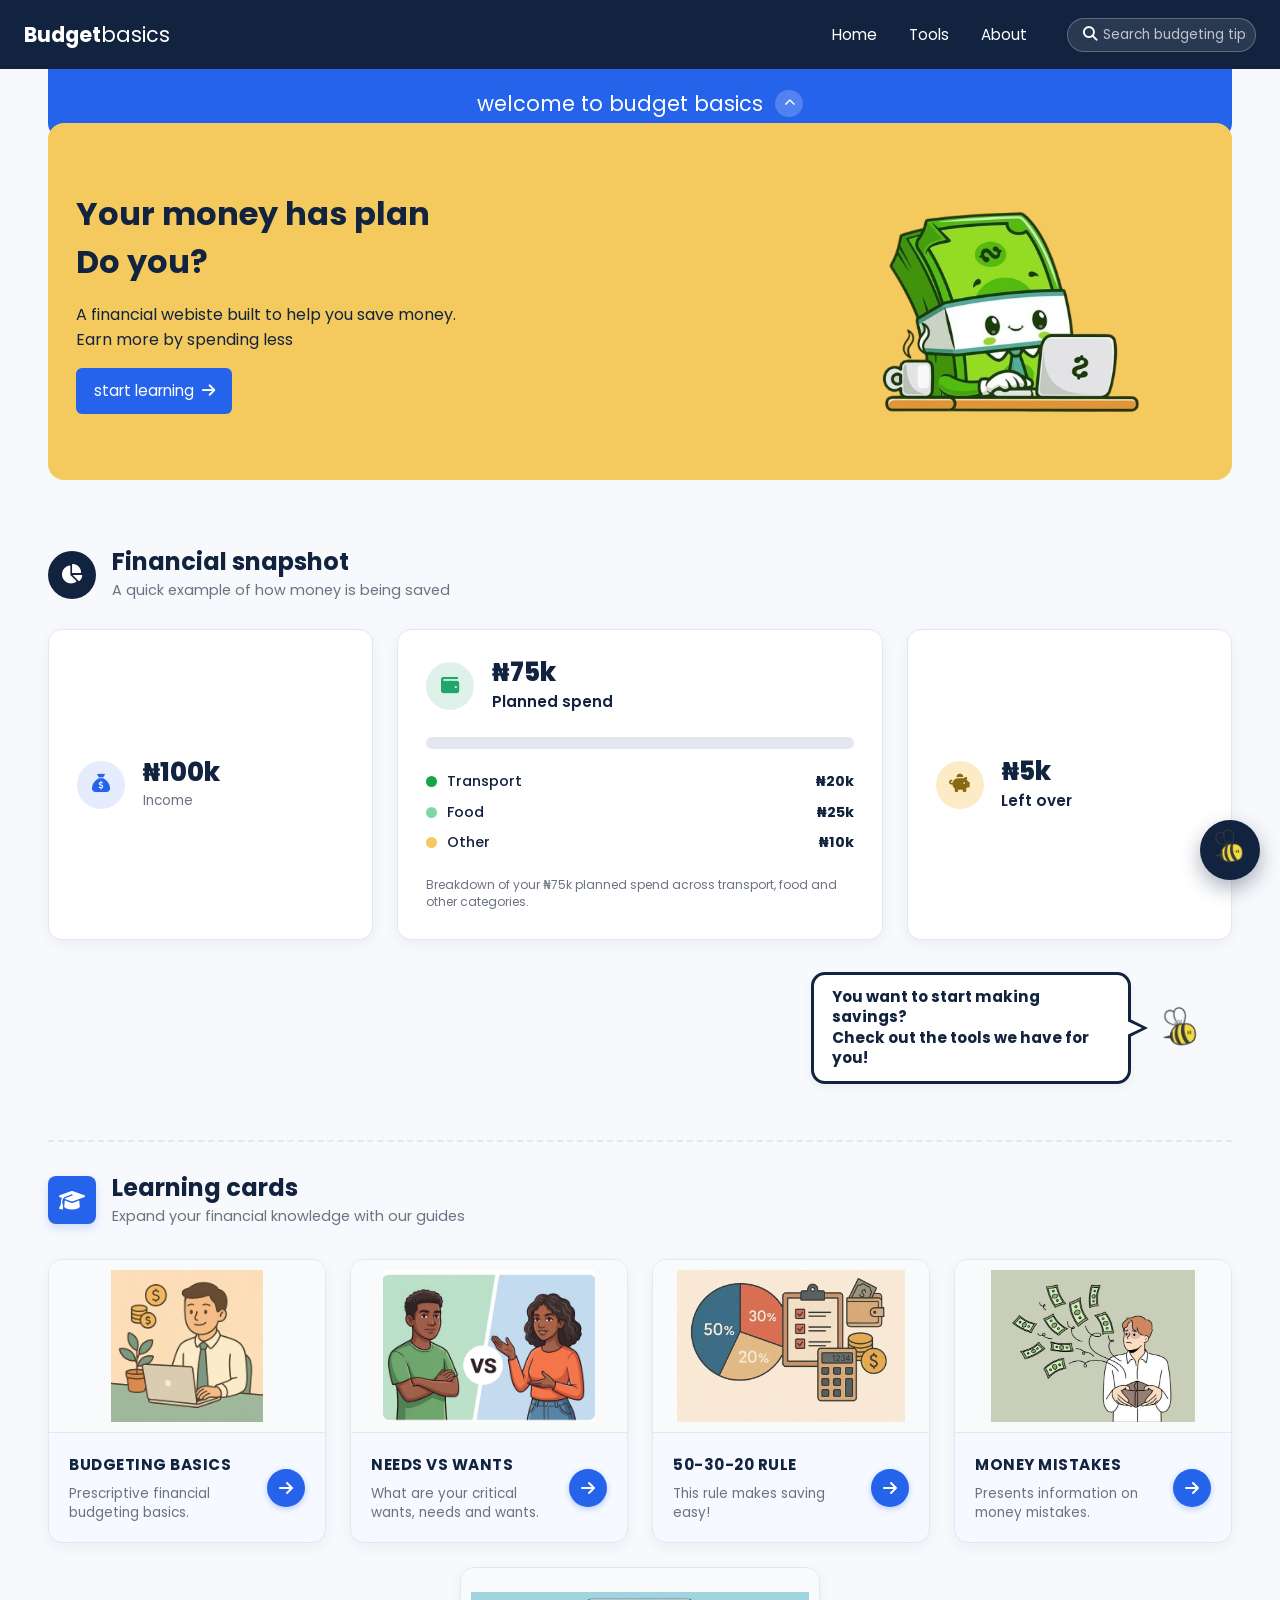
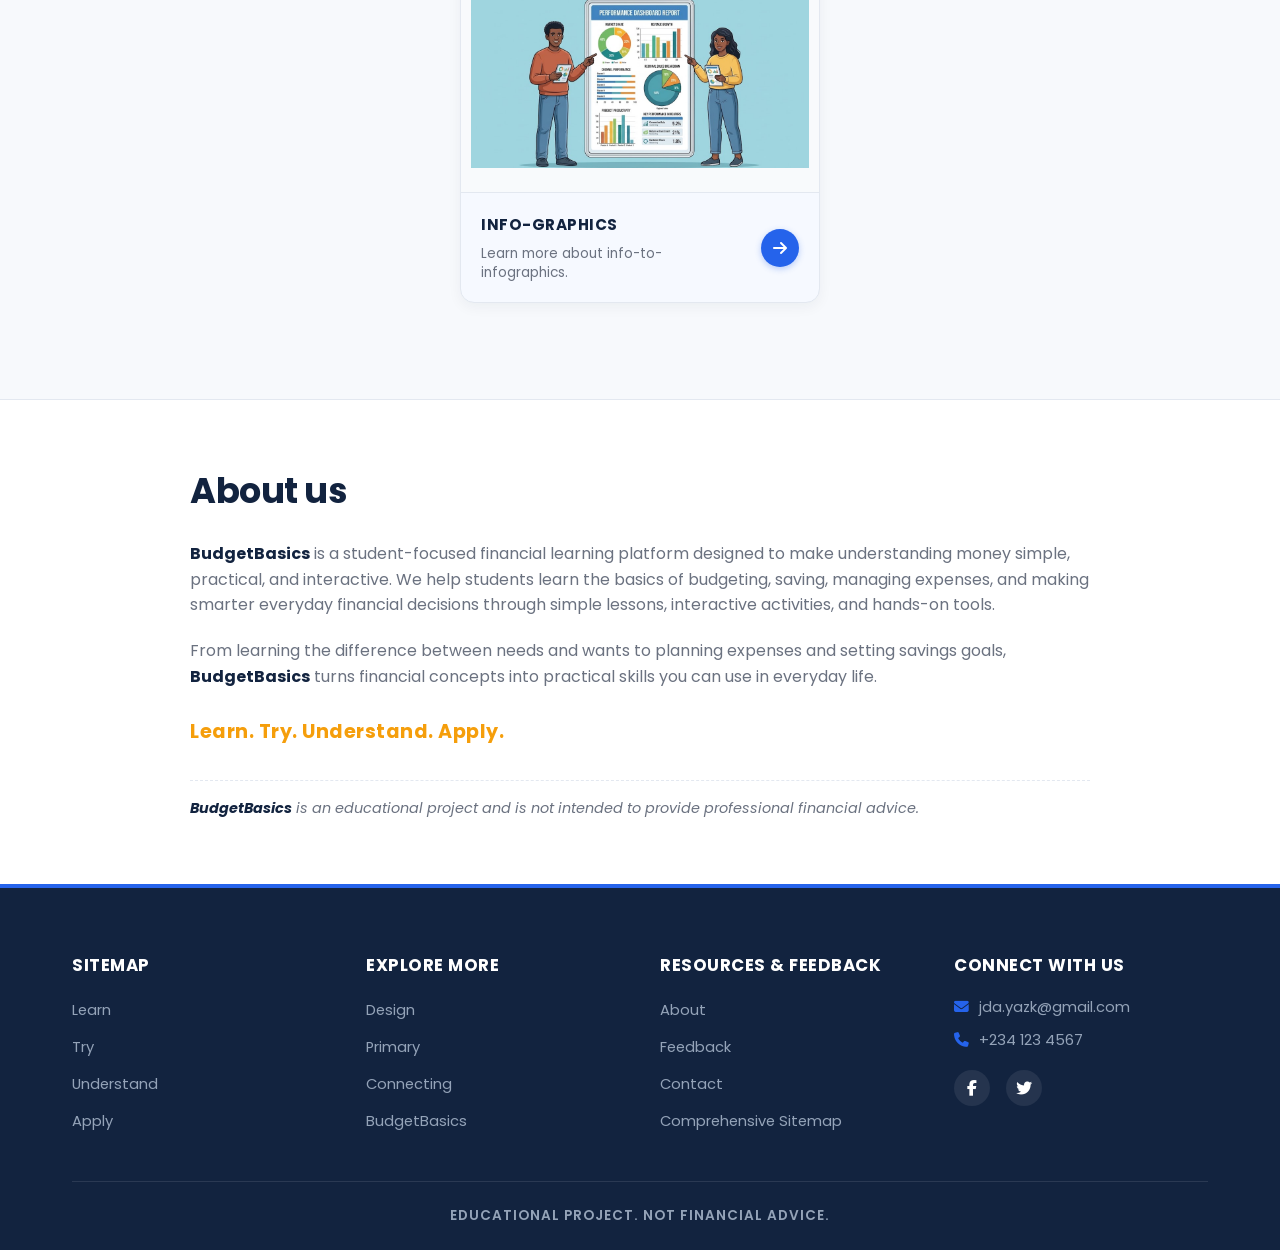
==== index.html @ 514a5efc "Move index.html to project root" ====
<!DOCTYPE html>
<html lang="en">

<head>
    <meta charset="UTF-8">
    <meta name="viewport" content="width=device-width, initial-scale=1.0">

    <link rel="preconnect" href="https://fonts.googleapis.com">
    <link rel="preconnect" href="https://fonts.gstatic.com" crossorigin>
    <link href="https://fonts.googleapis.com/css2?family=Poppins:wght@400;500;600;700&display=swap" rel="stylesheet">
    <link rel="stylesheet" href="https://cdnjs.cloudflare.com/ajax/libs/font-awesome/6.5.1/css/all.min.css">

    <link rel="stylesheet" href="/css/style.css">
    <link rel="stylesheet" href="/css/loader.css">
    <link rel="stylesheet" href="/css/chatbot_widget.css">
    <link rel="stylesheet" href="/css/feedback-prompt.css">
    <link rel="shortcut icon" href="/images/bee_logo.png" type="image/x-icon">
    <title>BudgetBasics</title>
</head>

<body>

    <header>
        <nav>
            <h1 class="nav-logo"><strong>Budget</strong>basics</h1>

            <button class="nav-toggle" id="navToggle" aria-label="Toggle menu" aria-expanded="false">
                <i class="fa-solid fa-bars"></i>
            </button>

            <ul class="nav-links" id="navLinks">
                <li><a href="#">Home</a></li>
                <li><a href="#learning-modules">Tools</a></li>
                <li><a href="#about">About</a></li>
                <li class="nav-search-item">
                    <form class="search-form" role="search" id="searchForm">
                        <button type="submit" class="search-btn" aria-label="Search">
                            <i class="fa-solid fa-magnifying-glass"></i>
                        </button>
                        <input type="text" id="searchInput" placeholder="Search budgeting tips..." aria-label="Search">
                    </form>
                </li>
            </ul>
        </nav>

        <div class="nav-backdrop" id="navBackdrop"></div>

        <div class="banner" id="banner">
            <span class="banner-text">welcome to budget basics</span>
            <button class="banner-toggle" id="bannerToggle" aria-label="Collapse welcome banner" aria-expanded="true">
                <i class="fa-solid fa-chevron-up"></i>
            </button>
        </div>

        <main>
            <div class="hero-content">
                <aside class="hero-copy">
                    <h2>Your money has plan <strong>Do you?</strong></h2>
                    <p>A financial webiste built to help you save money. <span>Earn more by spending less</span></p>
                    <button class="cta">
                        start learning
                        <i class="fa-solid fa-arrow-right"></i>
                    </button>
                </aside>
                <aside class="hero-image">
                    <img src="/images/money illustration.jpg" alt="a fun visual representation of money working">
                </aside>
            </div>
        </main>
    </header>

    <section class="fs-section">
        <div id="financial-snapshot-widget">
            <!-- 1. Top Snapshot Section -->
            <div class="fs-header">
                <span class="fs-header-icon"><i class="fa-solid fa-chart-pie"></i></span>
                <div>
                    <h3 class="fs-title">Financial snapshot</h3>
                    <p class="fs-subtitle">A quick example of how money is being saved </p>
                </div>
            </div>

            <div class="fs-cards-row reveal">
                <div class="fs-card fs-income-card">
                    <div class="fs-icon-badge fs-icon-blue"><i class="fa-solid fa-sack-dollar"></i></div>
                    <div class="fs-details">
                        <div class="fs-amount">₦100k</div>
                        <div class="fs-label">Income</div>
                    </div>
                </div>

                <div class="fs-card fs-spend-card">
                    <div class="fs-spend-header">
                        <div class="fs-icon-badge fs-icon-green"><i class="fa-solid fa-wallet"></i></div>
                        <div class="fs-details">
                            <div class="fs-amount">₦75k</div>
                            <div class="fs-label-dark">Planned spend</div>
                        </div>
                    </div>

                    <div class="fs-progress-container">
                        <div class="fs-progress-bar fs-bg-green-dark" data-width="30%"></div>
                        <div class="fs-progress-bar fs-bg-green-light" data-width="35%"></div>
                        <div class="fs-progress-bar fs-bg-yellow" data-width="20%"></div>
                        <div class="fs-progress-bar fs-bg-light-green" data-width="10%"></div>
                        <div class="fs-progress-bar fs-bg-gray" data-width="5%"></div>
                    </div>

                    <ul class="fs-spend-list">
                        <li>
                            <div class="fs-list-left"><span class="fs-dot fs-dot-green"></span> Transport</div>
                            <div class="fs-list-right">₦20k</div>
                        </li>
                        <li>
                            <div class="fs-list-left"><span class="fs-dot fs-dot-green-light"></span> Food</div>
                            <div class="fs-list-right">₦25k</div>
                        </li>
                        <li>
                            <div class="fs-list-left"><span class="fs-dot fs-dot-yellow"></span> Other</div>
                            <div class="fs-list-right">₦10k</div>
                        </li>
                    </ul>
                    <p class="fs-footnote">Breakdown of your ₦75k planned spend across transport, food and other categories.</p>
                </div>

                <div class="fs-card fs-leftover-card">
                    <div class="fs-icon-badge fs-icon-yellow"><i class="fa-solid fa-piggy-bank"></i></div>
                    <div class="fs-details">
                        <div class="fs-amount">₦5k</div>
                        <div class="fs-label-dark">Left over</div>
                    </div>
                </div>
            </div>

            <!-- 2. Talking Bee Section -->
            <div class="fs-bee-section reveal">
                <div class="fs-speech-bubble">
                    You want to start making savings?<br>Check out the tools we have for you!
                </div>
                <img src="/images/bee_logo.png" alt="Bee" class="fs-bee-img" onerror="this.outerHTML='<i class=\'fa-solid fa-bug fs-bee-fallback-icon\'></i>'">
            </div>

            <!-- 3. Learning Cards Section -->
            <div class="lc-section reveal" id="learning-modules">
                <!-- Different styling for the header -->
                <div class="lc-header">
                    <span class="lc-header-icon"><i class="fa-solid fa-graduation-cap"></i></span>
                    <div>
                        <h3 class="lc-title">Learning cards</h3>
                        <p class="lc-subtitle">Expand your financial knowledge with our guides</p>
                    </div>
                </div>

                <div class="lc-grid">
                    <!-- Card 1 -->
                    <a href="budgetting_basic.html" class="lc-card" data-keywords="budgeting basics budget income expenses plan planning fixed variable">
                        <div class="lc-image-wrapper">
                            <img src="/images/budget_basics_card.jpg" alt="Budgeting Basics" onerror="this.src='https://placehold.co/400x200/e2e8f0/64748b?text=Your+Image+Here'">
                            <div class="lc-hover-overlay">
                                <span class="lc-hover-text">Click to read more</span>
                            </div>
                        </div>
                        <div class="lc-content">
                            <div class="lc-text">
                                <h4>BUDGETING BASICS</h4>
                                <p>Prescriptive financial budgeting basics.</p>
                            </div>
                            <div class="lc-arrow">
                                <i class="fa-solid fa-arrow-right"></i>
                            </div>
                        </div>
                    </a>
                    
                    <!-- Card 2 -->
                    <a href="needs-vs-want.html" class="lc-card" data-keywords="needs wants need want essential necessity spending">
                        <div class="lc-image-wrapper">
                            <img src="/images/need_vs_want_card.jpg" alt="Needs vs Wants" onerror="this.src='https://placehold.co/400x200/e2e8f0/64748b?text=Your+Image+Here'">
                            <div class="lc-hover-overlay">
                                <span class="lc-hover-text">Click to read more</span>
                            </div>
                        </div>
                        <div class="lc-content">
                            <div class="lc-text">
                                <h4>NEEDS vs WANTS</h4>
                                <p>What are your critical wants, needs and wants.</p>
                            </div>
                            <div class="lc-arrow">
                                <i class="fa-solid fa-arrow-right"></i>
                            </div>
                        </div>
                    </a>
                    
                    <!-- Card 3 -->
                    <a href="50-30-20rule.html" class="lc-card" data-keywords="50-30-20 rule split percent percentage savings save saving goal">
                        <div class="lc-image-wrapper">
                            <img src="/images/card_50-30-20_rule.jpg" alt="50-30-20 Rule" onerror="this.src='https://placehold.co/400x200/e2e8f0/64748b?text=Your+Image+Here'">
                            <div class="lc-hover-overlay">
                                <span class="lc-hover-text">Click to read more</span>
                            </div>
                        </div>
                        <div class="lc-content">
                            <div class="lc-text">
                                <h4>50-30-20 RULE</h4>
                                <p>This rule makes saving easy!</p>
                            </div>
                            <div class="lc-arrow">
                                <i class="fa-solid fa-arrow-right"></i>
                            </div>
                        </div>
                    </a>
                    
                    <!-- Card 4 -->
                    <a href="money-mistakes.html" class="lc-card" data-keywords="mistakes mistake overspending impulse buying subscriptions late payment">
                        <div class="lc-image-wrapper">
                            <img src="/images/money_mistakes_card.jpg" alt="Money Mistakes" onerror="this.src='https://placehold.co/400x200/e2e8f0/64748b?text=Your+Image+Here'">
                            <div class="lc-hover-overlay">
                                <span class="lc-hover-text">Click to read more</span>
                            </div>
                        </div>
                        <div class="lc-content">
                            <div class="lc-text">
                                <h4>MONEY MISTAKES</h4>
                                <p>Presents information on money mistakes.</p>
                            </div>
                            <div class="lc-arrow">
                                <i class="fa-solid fa-arrow-right"></i>
                            </div>
                        </div>
                    </a>
                    
                    <!-- Card 5 (Centered at bottom) -->
                    <a href="infographics.html" class="lc-card lc-card-centered" data-keywords="infographics visual gallery charts learning">
                        <div class="lc-image-wrapper">
                            <img src="/images/info-graphics_card.jpg" alt="Infographics" onerror="this.src='https://placehold.co/400x200/e2e8f0/64748b?text=Your+Image+Here'">
                            <div class="lc-hover-overlay">
                                <span class="lc-hover-text">Click to read more</span>
                            </div>
                        </div>
                        <div class="lc-content">
                            <div class="lc-text">
                                <h4>INFO-GRAPHICS</h4>
                                <p>Learn more about info-to-infographics.</p>
                            </div>
                            <div class="lc-arrow">
                                <i class="fa-solid fa-arrow-right"></i>
                            </div>
                        </div>
                    </a>
                </div>

                <p class="lc-no-results" id="lcNoResults" hidden>No matching guides found — try a different keyword, like "savings" or "budget".</p>
            </div>
    </section>

    <!-- About Us Section -->
    <section class="about-section" id="about">
        <div class="about-container reveal">
            <h2 class="about-heading">About us</h2>
            
            <div class="about-text-content">
                <p>
                    <strong>BudgetBasics</strong> is a student-focused financial learning platform designed to make understanding money simple, practical, and interactive. We help students learn the basics of budgeting, saving, managing expenses, and making smarter everyday financial decisions through simple lessons, interactive activities, and hands-on tools.
                </p>
                <p>
                    From learning the difference between needs and wants to planning expenses and setting savings goals, <strong>BudgetBasics</strong> turns financial concepts into practical skills you can use in everyday life.
                </p>
                <p class="about-tagline">
                    Learn. Try. Understand. Apply.
                </p>
                <p class="about-disclaimer">
                    <strong>BudgetBasics</strong> is an educational project and is not intended to provide professional financial advice.
                </p>
            </div>
        </div>
    </section>

    <!-- Footer Section -->
    <footer class="site-footer">
        <div class="footer-container">
            <div class="footer-grid reveal">
                <!-- Column 1: Sitemap -->
                <div class="footer-col">
                    <h4>Sitemap</h4>
                    <ul>
                        <li><a href="#">Learn</a></li>
                        <li><a href="#">Try</a></li>
                        <li><a href="#">Understand</a></li>
                        <li><a href="#">Apply</a></li>
                    </ul>
                </div>

                <!-- Column 2: Explore More -->
                <div class="footer-col">
                    <h4>Explore More</h4>
                    <ul>
                        <li><a href="#">Design</a></li>
                        <li><a href="#">Primary</a></li>
                        <li><a href="#">Connecting</a></li>
                        <li><a href="#">BudgetBasics</a></li>
                    </ul>
                </div>

                <!-- Column 3: Resources & Feedback -->
                <div class="footer-col">
                    <h4>Resources & Feedback</h4>
                    <ul>
                        <li><a href="#">About</a></li>
                        <li><a href="#">Feedback</a></li>
                        <li><a href="#">Contact</a></li>
                        <li><a href="#">Comprehensive Sitemap</a></li>
                    </ul>
                </div>

                <!-- Column 4: Connect With Us -->
                <div class="footer-col">
                    <h4>Connect With Us</h4>
                    <ul class="footer-contact-list">
                        <li><i class="fa-solid fa-envelope"></i> jda.yazk@gmail.com</li>
                        <li><i class="fa-solid fa-phone"></i> +234 123 4567</li>
                    </ul>
                    <div class="footer-socials">
                        <a href="#" aria-label="Facebook"><i class="fa-brands fa-facebook-f"></i></a>
                        <a href="#" aria-label="Twitter"><i class="fa-brands fa-twitter"></i></a>
                    </div>
                </div>
            </div>

            <!-- Bottom Disclaimer Bar -->
            <div class="footer-bottom">
                <p>EDUCATIONAL PROJECT. NOT FINANCIAL ADVICE.</p>
            </div>
        </div>
    </footer>
    <script src="/js/loader.js"></script>
    <script src="/js/script.js"></script>
    <script src="/js/chatbot_widget.js"></script>
    <script src="/js/feedback-prompt.js"></script>
</body>

</html>
---- css/style.css ----
:root{
  --navy:#12233F;
  --blue:#2563EB;
  --green:#20A66A;
  --green-light:#7fd6a8;
  --save:#16A34A;
  --yellow:#F4C95D;
  --warn:#F59E0B;
  --err:#DC2626;
  --bg:#F7F9FC;
  --card:#FFFFFF;
  --muted:#6B7280;
  --border:#E3E8F0;
  --radius:14px;
}

html {
  scroll-behavior: smooth;
}

* {
  margin: 0;
  padding: 0;
  box-sizing: border-box;
  font-family: 'Poppins', system-ui, sans-serif;
}

body{
  background-color: var(--bg);
  overflow-x: hidden;
}

/* ---------- nav ---------- */

.nav-logo{
  color: #FFFFFF;
  font-weight: 400;
  font-size: 1.3rem;
  white-space: nowrap;
}

nav{
  display: flex;
  justify-content: space-between;
  align-items: center;
  padding: 1.1rem 1.5rem;
  background-color: var(--navy);
  position: relative;
  gap: 1rem;
}

.nav-toggle{
  display: none;
  background: none;
  border: none;
  color: #FFFFFF;
  font-size: 1.4rem;
  cursor: pointer;
  z-index: 70;
}

ul.nav-links{
  display: flex;
  justify-content: flex-end;
  list-style-type: none;
  gap: 2rem;
  align-items: center;
  flex: 1;
}

.nav-links li a{
  color: #FFFFFF;
  text-decoration: none;
  font-size: 0.95rem;
  padding-bottom: 4px;
  border-bottom: 2px solid transparent;
  transition: border-color 0.2s ease;
}

.nav-links li a:hover{
  border-bottom-color: var(--yellow);
}

.nav-search-item{
  margin-left: 0.5rem;
}

/* search bar */

.search-form{
  display: flex;
  align-items: center;
  background-color: rgba(255,255,255,0.1);
  border: 1px solid rgba(255,255,255,0.25);
  border-radius: 999px;
  padding: 0.35rem 0.5rem;
  transition: background-color 0.2s ease, border-color 0.2s ease, width 0.25s ease;
}

.search-form:focus-within{
  background-color: #FFFFFF;
  border-color: var(--blue);
}

.search-btn{
  background: none;
  border: none;
  color: #FFFFFF;
  padding: 0.2rem 0.4rem;
  cursor: pointer;
  display: flex;
  align-items: center;
  font-size: 0.9rem;
  transition: color 0.2s ease;
}

.search-form:focus-within .search-btn{
  color: var(--navy);
}

.search-form input{
  border: none;
  background: transparent;
  outline: none;
  color: #FFFFFF;
  width: 9rem;
  font-size: 0.85rem;
}

.search-form input::placeholder{
  color: rgba(255,255,255,0.7);
}

.search-form:focus-within input{
  color: var(--navy);
}

.search-form:focus-within input::placeholder{
  color: var(--muted);
}

/* mobile sidebar backdrop */

.nav-backdrop{
  display: none;
  position: fixed;
  inset: 0;
  background-color: rgba(0,0,0,0.45);
  opacity: 0;
  pointer-events: none;
  transition: opacity 0.3s ease;
  z-index: 55;
}

.nav-backdrop.open{
  opacity: 1;
  pointer-events: auto;
}

/* ---------- banner ---------- */

.banner{
  background-color: var(--blue);
  color: #FFFFFF;
  width: calc(100% - 3rem);
  max-width: 74rem;
  margin: 0 auto;
  border-radius: 0 0 1rem 1rem;
  display: flex;
  align-items: center;
  justify-content: center;
  gap: 0.75rem;
  padding: 1.2rem 1.5rem;
  overflow: hidden;
  transition: padding 0.3s ease;
}

.banner.collapsed{
  padding: 0.3rem 1.5rem;
}

.banner-text{
  font-size: 1.3rem;
  white-space: nowrap;
  max-width: 24rem;
  overflow: hidden;
  opacity: 1;
  transition: max-width 0.3s ease, opacity 0.25s ease, margin 0.3s ease;
}

.banner.collapsed .banner-text{
  max-width: 0;
  opacity: 0;
}

.banner-toggle{
  background-color: rgba(255,255,255,0.2);
  border: none;
  color: #FFFFFF;
  width: 1.7rem;
  height: 1.7rem;
  flex-shrink: 0;
  border-radius: 50%;
  cursor: pointer;
  display: flex;
  align-items: center;
  justify-content: center;
  font-size: 0.7rem;
  transition: background-color 0.2s ease, transform 0.3s ease;
}

.banner-toggle:hover{
  background-color: rgba(255,255,255,0.35);
}

/* ---------- hero ---------- */

header main{
  display: flex;
  flex-direction: column;
  gap: 1.75rem;
  background-color: var(--yellow);
  width: calc(100% - 3rem);
  max-width: 74rem;
  padding: 1.75rem;
  margin: 0.3rem auto 0;
  top: -20px;
  border-radius: 1rem;
  position: relative;
}

.hero-content{
  display: flex;
  justify-content: space-between;
  align-items: center;
  gap: 2rem;
}

.hero-image img{
  width: 100%;
  max-width: 26rem;
  height: auto;
  display: block;
  margin: 0 auto;
  object-fit: contain;
}

.hero-copy h2{
  color: var(--navy);
  font-size: 2rem;
}

.hero-copy h2 strong{
  display: block;
  font-size: 2rem;
}

.hero-copy p span{
  display: block;
}

.hero-copy p{
  margin: 1rem 0;
  color: var(--navy);
}

.cta{
  border: none;
  background-color: var(--blue);
  color: #FFFFFF;
  padding: 0.7rem 1.1rem;
  border-radius: 6px;
  display: inline-flex;
  align-items: center;
  gap: 0.5rem;
  cursor: pointer;
  font-size: 0.95rem;
  transition: background-color 0.2s ease, transform 0.15s ease;
}

.cta:hover{
  background-color: #1d4fc4;
  transform: translateY(-1px);
}

/* ---------- responsive ---------- */

@media (max-width: 1024px){
  header main{
    max-width: 90%;
  }

  .hero-image img{
    max-width: 20rem;
  }
}

@media (max-width: 768px){
  .nav-toggle{
    display: block;
  }

  ul.nav-links{
    position: fixed;
    top: 0;
    right: 0;
    bottom: 0;
    width: min(78vw, 300px);
    height: 100vh;
    flex-direction: column;
    align-items: flex-start;
    justify-content: flex-start;
    background-color: var(--navy);
    padding: 5.5rem 1.5rem 2rem;
    gap: 1.75rem;
    transform: translateX(100%);
    transition: transform 0.3s ease;
    z-index: 60;
  }

  ul.nav-links.open{
    transform: translateX(0);
  }

  .nav-backdrop{
    display: block;
  }

  .nav-search-item{
    margin-left: 0;
    width: 100%;
  }

  .search-form input{
    width: 100%;
  }

  .banner-text{
    font-size: 0.95rem;
    max-width: 14rem;
  }

  header main{
    padding: 1.25rem;
  }

  .hero-content{
    flex-direction: column;
    text-align: center;
  }

  .hero-copy p{
    margin: 1rem auto;
  }

  .hero-image img{
    max-width: 16rem;
  }
}

@media (max-width: 480px){
  .nav-logo{
    font-size: 1.1rem;
  }

  .hero-copy h2, .hero-copy h2 strong{
    font-size: 1.5rem;
  }

  .banner-text{
    font-size: 0.85rem;
    max-width: 11rem;
  }
}

/* ---------- financial snapshot ---------- */

.fs-section{
  width: 100%;
  padding: 3rem 2rem;
  display: flex;
  justify-content: center;
}

#financial-snapshot-widget{
  width: 100%;
  max-width: 74rem;
  color: var(--navy);
}

.fs-header{
  display: flex;
  align-items: center;
  gap: 1rem;
  margin-bottom: 1.75rem;
}

.fs-header-icon{
  flex-shrink: 0;
  width: 3rem;
  height: 3rem;
  border-radius: 50%;
  background-color: var(--navy);
  color: #FFFFFF;
  display: flex;
  align-items: center;
  justify-content: center;
  font-size: 1.2rem;
}

.fs-title{
  font-size: 1.5rem;
  font-weight: 700;
  color: var(--navy);
  line-height: 1.2;
}

.fs-subtitle{
  font-size: 0.9rem;
  color: var(--muted);
  margin-top: 0.2rem;
}

.fs-cards-row{
  display: flex;
  align-items: stretch;
  gap: 1.5rem;
}

.fs-card{
  background-color: var(--card);
  border: 1px solid var(--border);
  border-radius: var(--radius);
  padding: 1.75rem;
  box-shadow: 0 4px 14px rgba(18, 35, 63, 0.05);
}

.fs-income-card,
.fs-leftover-card{
  flex: 1;
  display: flex;
  align-items: center;
  gap: 1.1rem;
}

.fs-spend-card{
  flex: 1.6;
  display: flex;
  flex-direction: column;
}

.fs-spend-header{
  display: flex;
  align-items: center;
  gap: 1.1rem;
  margin-bottom: 1.5rem;
}

.fs-icon-badge{
  flex-shrink: 0;
  width: 3rem;
  height: 3rem;
  border-radius: 50%;
  display: flex;
  align-items: center;
  justify-content: center;
  font-size: 1.15rem;
}

.fs-icon-blue{
  background-color: rgba(37, 99, 235, 0.12);
  color: var(--blue);
}

.fs-icon-green{
  background-color: rgba(32, 166, 106, 0.14);
  color: var(--green);
}

.fs-icon-yellow{
  background-color: rgba(244, 201, 93, 0.35);
  color: #8a6a10;
}

.fs-details{
  display: flex;
  flex-direction: column;
}

.fs-amount{
  font-size: 1.6rem;
  font-weight: 800;
  color: var(--navy);
  line-height: 1.1;
}

.fs-label{
  font-size: 0.85rem;
  color: var(--muted);
  margin-top: 0.25rem;
}

.fs-label-dark{
  font-size: 0.95rem;
  font-weight: 600;
  color: var(--navy);
  margin-top: 0.25rem;
}

.fs-progress-container{
  display: flex;
  height: 0.7rem;
  border-radius: 999px;
  overflow: hidden;
  margin-bottom: 1.4rem;
  background-color: var(--border);
}

.fs-progress-bar{
  height: 100%;
  width: 0%;
  transition: width 1s ease-in-out;
}

.fs-bg-green-dark{ background-color: var(--save); }
.fs-bg-green-light{ background-color: var(--green-light); }
.fs-bg-yellow{ background-color: var(--yellow); }
.fs-bg-light-green{ background-color: #bbf7d0; }
.fs-bg-gray{ background-color: var(--border); }

.fs-spend-list{
  list-style: none;
  margin: 0 0 0.9rem;
}

.fs-spend-list li{
  display: flex;
  justify-content: space-between;
  align-items: center;
  font-size: 0.9rem;
  font-weight: 500;
  margin-bottom: 0.6rem;
}

.fs-list-left{
  display: flex;
  align-items: center;
  color: var(--navy);
}

.fs-list-right{
  font-weight: 700;
  color: var(--navy);
}

.fs-dot{
  display: inline-block;
  width: 0.7rem;
  height: 0.7rem;
  border-radius: 50%;
  margin-right: 0.6rem;
}

.fs-dot-green{ background-color: var(--save); }
.fs-dot-green-light{ background-color: var(--green-light); }
.fs-dot-yellow{ background-color: var(--yellow); }

.fs-footnote{
  font-size: 0.75rem;
  color: var(--muted);
  line-height: 1.4;
}

@media (max-width: 900px){
  .fs-cards-row{
    flex-wrap: wrap;
  }

  .fs-income-card,
  .fs-leftover-card{
    flex: 1 1 calc(50% - 0.75rem);
  }

  .fs-spend-card{
    flex: 1 1 100%;
    order: -1;
  }
}

@media (max-width: 640px){
  .fs-section{
    padding: 2rem 1.25rem;
  }

  .fs-cards-row{
    flex-direction: column;
  }

  .fs-income-card,
  .fs-leftover-card,
  .fs-spend-card{
    flex: 1 1 auto;
  }
}

/* ---------- Learning Cards Section ---------- */

.lc-section {
  margin-top: 3.5rem;
  padding-top: 2rem;
  border-top: 2px dashed var(--border); 
}

.lc-header {
  display: flex;
  align-items: center;
  gap: 1rem;
  margin-bottom: 2rem;
}

.lc-header-icon {
  flex-shrink: 0;
  width: 3rem;
  height: 3rem;
  border-radius: 8px; 
  background-color: var(--blue); 
  color: #FFFFFF;
  display: flex;
  align-items: center;
  justify-content: center;
  font-size: 1.3rem;
  box-shadow: 0 4px 10px rgba(37, 99, 235, 0.2);
}

.lc-title {
  font-size: 1.5rem;
  font-weight: 700;
  color: var(--navy);
  line-height: 1.2;
}

.lc-subtitle {
  font-size: 0.9rem;
  color: var(--muted);
  margin-top: 0.2rem;
}

/* Fully responsive grid that auto-adjusts from mobile to desktop */
.lc-grid {
  display: grid;
  grid-template-columns: repeat(auto-fit, minmax(260px, 1fr));
  gap: 1.5rem;
  width: 100%;
}

/* Card as a Link */
.lc-card {
  background-color: var(--card);
  border: 1px solid var(--border);
  border-radius: var(--radius);
  overflow: hidden;
  display: flex;
  flex-direction: column;
  box-shadow: 0 4px 14px rgba(18, 35, 63, 0.05);
  transition: transform 0.3s ease, box-shadow 0.3s ease;
  text-decoration: none; 
  width: 100%;
}

.lc-card:hover {
  transform: translateY(-5px);
  box-shadow: 0 12px 30px rgba(18, 35, 63, 0.12);
}

/* Image Setup - Fixed Aspect Ratio container to handle different image sizes gracefully */
.lc-image-wrapper {
  position: relative;
  width: 100%;
  aspect-ratio: 16 / 10; /* Keeps a clean, consistent card image proportion across all devices */
  background-color: #f8fafc; /* Clean backdrop for images that don't take full width */
  overflow: hidden;
  display: flex;
  align-items: center;
  justify-content: center;
}

.lc-image-wrapper img {
  width: 100%;
  height: 100%;
  object-fit: contain; /* Prevents weird stretching/cropping for different image sizes */
  padding: 10px; /* Gives breathing room around images that don't fill the box */
  display: block;
  transition: transform 0.3s ease;
}

.lc-card:hover .lc-image-wrapper img {
  transform: scale(1.03); /* Subtle zoom effect on hover */
}

/* Hover Overlay - Stays strictly inside the image container */
.lc-hover-overlay {
  position: absolute;
  top: 0;
  left: 0;
  width: 100%;
  height: 100%;
  background-color: rgba(18, 35, 63, 0.75); 
  display: flex;
  align-items: center;
  justify-content: center;
  opacity: 0;
  transition: opacity 0.3s ease;
  z-index: 2;
}

.lc-card:hover .lc-hover-overlay {
  opacity: 1;
}

.lc-hover-text {
  color: #FFFFFF;
  font-weight: 600;
  font-size: 0.9rem;
  padding: 0.6rem 1.2rem;
  border: 2px solid #FFFFFF;
  border-radius: 999px;
  transform: translateY(15px);
  transition: transform 0.3s ease;
}

.lc-card:hover .lc-hover-text {
  transform: translateY(0); 
}

/* Content Area */
.lc-content {
  background-color: rgba(37, 99, 235, 0.04); 
  padding: 1.25rem;
  flex-grow: 1;
  border-top: 1px solid var(--border);
  display: flex;
  justify-content: space-between;
  align-items: center;
  gap: 1rem;
}

.lc-text {
  flex: 1;
}

.lc-text h4 {
  font-size: 0.95rem;
  font-weight: 700;
  color: var(--navy);
  margin: 0 0 0.5rem 0;
  text-transform: uppercase;
  letter-spacing: 0.5px;
}

.lc-text p {
  font-size: 0.85rem;
  color: var(--muted);
  margin: 0;
  line-height: 1.4;
}

/* Arrow Button */
.lc-arrow {
  width: 38px;
  height: 38px;
  border-radius: 50%;
  background-color: var(--blue);
  color: #FFFFFF;
  display: flex;
  align-items: center;
  justify-content: center;
  flex-shrink: 0;
  transition: background-color 0.2s ease, transform 0.3s ease;
  box-shadow: 0 2px 6px rgba(37, 99, 235, 0.3);
}

.lc-card:hover .lc-arrow {
  background-color: var(--navy);
  transform: translateX(4px); 
}

.lc-card.lc-hidden {
  display: none;
}

.lc-card.lc-highlight {
  animation: lc-pulse 0.6s ease;
}

@keyframes lc-pulse {
  0% { box-shadow: 0 0 0 0 rgba(37, 99, 235, 0.35); }
  100% { box-shadow: 0 0 0 10px rgba(37, 99, 235, 0); }
}

.lc-no-results {
  text-align: center;
  color: var(--muted);
  font-size: 0.9rem;
  padding: 2rem 1rem;
  margin-top: 1.5rem;
  border: 1px dashed var(--border);
  border-radius: var(--radius);
}

/* Responsive Centering for the 5th Card */
@media (min-width: 768px) {
  .lc-card-centered {
    grid-column: 1 / -1;
    max-width: 360px;
    margin: 0 auto;
    width: 100%;
  }
}

/* ---------- Talking Bee Section ---------- */

.fs-bee-section {
  display: flex;
  align-items: center;
  justify-content: flex-end; /* Pushes everything to the right side */
  gap: 15px; /* Keeps the bee and bubble nicely spaced */
  margin-top: 2rem;
  padding-right: 1rem;
  flex-wrap: wrap; /* Ensures it wraps cleanly on very small mobile screens if needed */
}

.fs-speech-bubble {
  position: relative;
  background: var(--card);
  border: 3px solid var(--navy);
  border-radius: 14px;
  padding: 12px 18px;
  font-size: 0.95rem;
  font-weight: 700;
  color: var(--navy);
  max-width: 320px;
  text-align: left;
  line-height: 1.35;
  box-shadow: 0 4px 10px rgba(18, 35, 63, 0.05);
}

/* The Speech Bubble Tail pointing right toward the bee */
.fs-speech-bubble::before,
.fs-speech-bubble::after {
  content: '';
  position: absolute;
  top: 50%;
  transform: translateY(-50%);
  border-style: solid;
}

.fs-speech-bubble::before {
  right: -20px;
  border-width: 10px 0 10px 20px;
  border-color: transparent transparent transparent var(--navy);
}

.fs-speech-bubble::after {
  right: -14px;
  border-width: 7px 0 7px 15px;
  border-color: transparent transparent transparent var(--card);
}

.fs-bee-img {
  width: 70px;
  height: 70px;
  object-fit: contain;
  flex-shrink: 0;
}

.fs-bee-fallback-icon {
  font-size: 50px;
  color: var(--warn);
}

/* ---------- About Us Section ---------- */

.about-section {
  padding: 4rem 2rem;
  background-color: var(--card); /* Uses your card background variable */
  border-top: 1px solid var(--border);
  margin-top: 3rem;
}

.about-container {
  max-width: 900px;
  margin: 0 auto;
}

.about-heading {
  font-size: 2.2rem;
  font-weight: 700;
  color: var(--navy);
  margin-bottom: 1.5rem;
  letter-spacing: -0.5px;
}

.about-text-content {
  display: flex;
  flex-direction: column;
  gap: 1.25rem;
  font-size: 1rem;
  line-height: 1.6;
  color: var(--muted);
}

.about-text-content strong {
  color: var(--navy);
}

.about-tagline {
  font-size: 1.2rem;
  font-weight: 700;
  color: var(--warn); /* Uses your warning/highlight color for the catchy motto */
  margin-top: 0.5rem;
  letter-spacing: 0.5px;
}

.about-disclaimer {
  font-size: 0.9rem;
  font-style: italic;
  margin-top: 0.75rem;
  padding-top: 1rem;
  border-top: 1px dashed var(--border);
}

/* ---------- Footer Section ---------- */

.site-footer {
  background-color: var(--navy); /* Deep navy background */
  color: #FFFFFF;
  padding-top: 4rem;
  margin-top: 0;
  border-top: 4px solid var(--blue);
}

.footer-container {
  max-width: 1200px;
  margin: 0 auto;
  padding: 0 2rem;
}

.footer-grid {
  display: grid;
  grid-template-columns: repeat(auto-fit, minmax(200px, 1fr));
  gap: 2.5rem;
  padding-bottom: 3rem;
  border-bottom: 1px solid rgba(255, 255, 255, 0.1);
}

.footer-col h4 {
  font-size: 1.05rem;
  font-weight: 700;
  color: #FFFFFF;
  margin-bottom: 1.2rem;
  letter-spacing: 0.5px;
  text-transform: uppercase;
}

.footer-col ul {
  list-style: none;
  padding: 0;
  margin: 0;
  display: flex;
  flex-direction: column;
  gap: 0.75rem;
}

.footer-col ul li a {
  color: #94a3b8; /* Clear, legible muted text color */
  text-decoration: none;
  font-size: 0.92rem;
  transition: color 0.2s ease, transform 0.2s ease;
  display: inline-block;
}

.footer-col ul li a:hover {
  color: #FFFFFF;
  transform: translateX(3px); /* Subtle slide effect on hover */
}

/* Contact Details */
.footer-contact-list li {
  color: #94a3b8;
  font-size: 0.92rem;
  display: flex;
  align-items: center;
  gap: 0.6rem;
}

.footer-contact-list li i {
  color: var(--blue);
}

/* Social Icons */
.footer-socials {
  display: flex;
  gap: 1rem;
  margin-top: 1.2rem;
}

.footer-socials a {
  width: 36px;
  height: 36px;
  border-radius: 50%;
  background-color: rgba(255, 255, 255, 0.08);
  color: #FFFFFF;
  display: flex;
  align-items: center;
  justify-content: center;
  text-decoration: none;
  transition: background-color 0.2s ease, transform 0.2s ease;
}

.footer-socials a:hover {
  background-color: var(--blue);
  transform: translateY(-3px);
}

/* ---------- Scroll reveal ---------- */
/* Subtle one-time fade/rise as content blocks enter the viewport. */

.reveal {
  opacity: 0;
  transform: translateY(16px);
  transition: opacity 0.6s ease, transform 0.6s ease;
}

.reveal.is-visible {
  opacity: 1;
  transform: translateY(0);
}

@media (prefers-reduced-motion: reduce) {
  .reveal {
    opacity: 1;
    transform: none;
    transition: none;
  }

  .lc-card.lc-highlight {
    animation: none;
  }
}

/* Bottom Bar */
.footer-bottom {
  padding: 1.5rem 0;
  text-align: center;
  font-size: 0.85rem;
  letter-spacing: 1px;
  color: #94a3b8;
  font-weight: 600;
}
---- css/loader.css ----
#bb-loader {
  position: fixed;
  inset: 0;
  z-index: 2000;
  background-color: var(--bg, #F7F9FC);
  display: flex;
  flex-direction: column;
  align-items: center;
  justify-content: center;
  gap: 0.25rem;
  opacity: 1;
  transition: opacity 0.35s ease;
}

#bb-loader.bb-loader-hide {
  opacity: 0;
  pointer-events: none;
}

.bb-loader-bee {
  width: 90px;
  height: 90px;
  object-fit: contain;
  animation: bb-loader-wobble 1.6s ease-in-out infinite;
}

@keyframes bb-loader-wobble {
  0%, 100% { transform: rotate(-4deg) translateY(0); }
  50% { transform: rotate(4deg) translateY(-6px); }
}

.bb-loader-text {
  margin-top: 0.75rem;
  font-weight: 700;
  font-size: 0.95rem;
  color: var(--navy, #12233F);
  text-transform: lowercase;
  letter-spacing: 0.3px;
}

.bb-loader-dots {
  position: relative;
  width: 50px;
  height: 50px;
  margin-top: 0.5rem;
}

.bb-loader-dot {
  position: absolute;
  top: 50%;
  left: 50%;
  width: 7px;
  height: 7px;
  margin: -3.5px 0 0 -3.5px;
  border-radius: 50%;
  background-color: var(--yellow, #F4C95D);
  animation: bb-loader-dot-fade 1s linear infinite;
}

@keyframes bb-loader-dot-fade {
  0%, 100% { opacity: 0.15; }
  50% { opacity: 1; }
}

@media (prefers-reduced-motion: reduce) {
  .bb-loader-bee {
    animation: none;
  }
  .bb-loader-dot {
    animation: none;
    opacity: 0.6;
  }
  #bb-loader {
    transition: none;
  }
}
---- css/chatbot_widget.css ----
#bb-chatbot {
  --bb-navy: #12233F;
  --bb-blue: #2563EB;
  --bb-yellow: #F4C95D;
  --bb-green: #20A66A;
  --bb-bg: #F7F9FC;
  --bb-card: #FFFFFF;
  --bb-muted: #6B7280;
  --bb-border: #E3E8F0;
  --bb-radius: 14px;
  font-family: 'Poppins', system-ui, sans-serif;
}

#bb-chatbot * {
  box-sizing: border-box;
}

/* ---------- Launcher button ---------- */

#bb-chat-launcher {
  position: fixed;
  right: 1.25rem;
  bottom: 1.25rem;
  width: 60px;
  height: 60px;
  border-radius: 50%;
  border: none;
  background-color: var(--bb-navy);
  color: #FFFFFF;
  box-shadow: 0 8px 20px rgba(18, 35, 63, 0.35);
  display: flex;
  align-items: center;
  justify-content: center;
  cursor: pointer;
  z-index: 900;
  padding: 0;
  overflow: hidden;
  transition: transform 0.2s ease, box-shadow 0.2s ease;
  animation: bb-pop-in 0.4s ease;
}

#bb-chat-launcher:hover {
  transform: translateY(-2px);
  box-shadow: 0 10px 24px rgba(18, 35, 63, 0.4);
}

#bb-chat-launcher img {
  width: 100%;
  height: 100%;
  object-fit: cover;
}

#bb-chat-launcher .bb-launcher-icon {
  font-size: 1.4rem;
}

#bb-chat-launcher .bb-launcher-close-icon {
  display: none;
  font-size: 1.3rem;
}

#bb-chatbot.bb-open #bb-chat-launcher .bb-launcher-icon,
#bb-chatbot.bb-open #bb-chat-launcher img {
  display: none;
}

#bb-chatbot.bb-open #bb-chat-launcher .bb-launcher-close-icon {
  display: block;
}

@keyframes bb-pop-in {
  from { transform: scale(0.6); opacity: 0; }
  to { transform: scale(1); opacity: 1; }
}

/* ---------- Chat panel ---------- */

#bb-chat-panel {
  position: fixed;
  right: 1.25rem;
  bottom: 5.5rem;
  width: min(360px, calc(100vw - 2rem));
  height: min(520px, calc(100vh - 8rem));
  background-color: var(--bb-card);
  border-radius: var(--bb-radius);
  box-shadow: 0 16px 40px rgba(18, 35, 63, 0.25);
  display: flex;
  flex-direction: column;
  overflow: hidden;
  z-index: 900;
  opacity: 0;
  transform: translateY(12px) scale(0.98);
  pointer-events: none;
  transition: opacity 0.2s ease, transform 0.2s ease;
}

#bb-chatbot.bb-open #bb-chat-panel {
  opacity: 1;
  transform: translateY(0) scale(1);
  pointer-events: auto;
}

.bb-panel-header {
  background-color: var(--bb-navy);
  color: #FFFFFF;
  display: flex;
  align-items: center;
  gap: 0.65rem;
  padding: 0.9rem 1rem;
  flex-shrink: 0;
}

.bb-panel-avatar {
  width: 34px;
  height: 34px;
  border-radius: 50%;
  overflow: hidden;
  flex-shrink: 0;
  background-color: rgba(255, 255, 255, 0.15);
  display: flex;
  align-items: center;
  justify-content: center;
}

.bb-panel-avatar img {
  width: 100%;
  height: 100%;
  object-fit: cover;
}

.bb-panel-title {
  flex: 1;
  line-height: 1.25;
}

.bb-panel-title strong {
  display: block;
  font-size: 0.95rem;
}

.bb-panel-title span {
  display: block;
  font-size: 0.72rem;
  color: rgba(255, 255, 255, 0.7);
}

.bb-panel-reset {
  background: none;
  border: none;
  color: rgba(255, 255, 255, 0.75);
  cursor: pointer;
  font-size: 0.85rem;
  padding: 0.3rem;
  transition: color 0.2s ease;
}

.bb-panel-reset:hover {
  color: #FFFFFF;
}

/* ---------- Messages ---------- */

.bb-messages {
  flex: 1;
  overflow-y: auto;
  padding: 1rem;
  display: flex;
  flex-direction: column;
  gap: 0.7rem;
  background-color: var(--bb-bg);
}

.bb-msg-row {
  display: flex;
  align-items: flex-end;
  gap: 0.5rem;
  max-width: 90%;
}

.bb-msg-row.bb-bot {
  align-self: flex-start;
}

.bb-msg-row.bb-user {
  align-self: flex-end;
  flex-direction: row-reverse;
}

.bb-msg-avatar {
  width: 22px;
  height: 22px;
  border-radius: 50%;
  overflow: hidden;
  flex-shrink: 0;
  background-color: var(--bb-navy);
  color: #FFFFFF;
  display: flex;
  align-items: center;
  justify-content: center;
  font-size: 0.65rem;
}

.bb-msg-avatar img {
  width: 100%;
  height: 100%;
  object-fit: cover;
}

.bb-bubble {
  padding: 0.55rem 0.8rem;
  border-radius: 12px;
  font-size: 0.85rem;
  line-height: 1.45;
}

.bb-bot .bb-bubble {
  background-color: #FFFFFF;
  border: 1px solid var(--bb-border);
  color: var(--bb-navy);
  border-bottom-left-radius: 4px;
}

.bb-user .bb-bubble {
  background-color: var(--bb-blue);
  color: #FFFFFF;
  border-bottom-right-radius: 4px;
}

/* Typing / loading indicator */
.bb-typing .bb-bubble {
  display: flex;
  align-items: center;
  gap: 4px;
  padding: 0.7rem 0.9rem;
}

.bb-typing .bb-dot {
  width: 6px;
  height: 6px;
  border-radius: 50%;
  background-color: var(--bb-muted);
  animation: bb-bounce 1.1s infinite ease-in-out;
}

.bb-typing .bb-dot:nth-child(2) { animation-delay: 0.15s; }
.bb-typing .bb-dot:nth-child(3) { animation-delay: 0.3s; }

@keyframes bb-bounce {
  0%, 60%, 100% { transform: translateY(0); opacity: 0.5; }
  30% { transform: translateY(-4px); opacity: 1; }
}

/* ---------- Suggested prompt chips ---------- */

.bb-suggestions {
  display: flex;
  flex-wrap: wrap;
  gap: 0.4rem;
  padding: 0 1rem 0.75rem;
  background-color: var(--bb-bg);
}

.bb-chip {
  border: 1px solid var(--bb-border);
  background-color: #FFFFFF;
  color: var(--bb-navy);
  border-radius: 999px;
  padding: 0.35rem 0.7rem;
  font-size: 0.75rem;
  cursor: pointer;
  transition: background-color 0.2s ease, border-color 0.2s ease;
}

.bb-chip:hover {
  background-color: rgba(37, 99, 235, 0.08);
  border-color: var(--bb-blue);
}

/* ---------- Input row + disclaimer ---------- */

.bb-panel-footer {
  border-top: 1px solid var(--bb-border);
  flex-shrink: 0;
  background-color: var(--bb-card);
}

.bb-input-row {
  display: flex;
  align-items: center;
  gap: 0.5rem;
  padding: 0.65rem 0.75rem;
}

.bb-input-row input {
  flex: 1;
  border: 1px solid var(--bb-border);
  border-radius: 999px;
  padding: 0.5rem 0.9rem;
  font-size: 0.85rem;
  outline: none;
  font-family: inherit;
  color: var(--bb-navy);
  transition: border-color 0.2s ease;
}

.bb-input-row input:focus {
  border-color: var(--bb-blue);
}

.bb-send-btn {
  width: 36px;
  height: 36px;
  border-radius: 50%;
  border: none;
  background-color: var(--bb-blue);
  color: #FFFFFF;
  display: flex;
  align-items: center;
  justify-content: center;
  cursor: pointer;
  flex-shrink: 0;
  transition: background-color 0.2s ease;
}

.bb-send-btn:hover {
  background-color: var(--bb-navy);
}

.bb-send-btn:disabled {
  opacity: 0.5;
  cursor: not-allowed;
}

.bb-disclaimer {
  font-size: 0.68rem;
  color: var(--bb-muted);
  text-align: center;
  padding: 0 0.9rem 0.65rem;
  line-height: 1.35;
}

/* ---------- Reduced motion ---------- */

@media (prefers-reduced-motion: reduce) {
  #bb-chat-launcher,
  #bb-chat-panel,
  .bb-typing .bb-dot {
    animation: none;
    transition: none;
  }
}

/* ---------- Small screens ---------- */

@media (max-width: 420px) {
  #bb-chat-panel {
    right: 1rem;
    bottom: 5rem;
  }

  #bb-chat-launcher {
    right: 1rem;
    bottom: 1rem;
  }
}
---- css/feedback-prompt.css ----
#bb-feedback-prompt {
  position: fixed;
  left: 1.25rem;
  bottom: 1.25rem;
  width: min(320px, calc(100vw - 2rem));
  background-color: var(--card, #FFFFFF);
  border: 1px solid var(--border, #E3E8F0);
  border-radius: var(--radius, 14px);
  box-shadow: 0 16px 40px rgba(18, 35, 63, 0.2);
  padding: 1.1rem 1.15rem;
  z-index: 850;
  opacity: 0;
  transform: translateY(16px) scale(0.98);
  pointer-events: none;
  transition: opacity 0.25s ease, transform 0.25s ease;
  font-family: 'Poppins', system-ui, sans-serif;
}

#bb-feedback-prompt.bb-feedback-open {
  opacity: 1;
  transform: translateY(0) scale(1);
  pointer-events: auto;
}

.bb-fb-header {
  display: flex;
  align-items: flex-start;
  gap: 0.6rem;
  margin-bottom: 0.6rem;
}

.bb-fb-bee {
  width: 30px;
  height: 30px;
  object-fit: contain;
  flex-shrink: 0;
}

.bb-fb-heading {
  flex: 1;
}

.bb-fb-heading strong {
  display: block;
  font-size: 0.92rem;
  color: var(--navy, #12233F);
}

.bb-fb-heading span {
  display: block;
  font-size: 0.76rem;
  color: var(--muted, #6B7280);
  margin-top: 0.1rem;
}

.bb-fb-close {
  background: none;
  border: none;
  color: var(--muted, #6B7280);
  cursor: pointer;
  font-size: 1rem;
  line-height: 1;
  padding: 0.1rem;
  flex-shrink: 0;
  transition: color 0.2s ease;
}

.bb-fb-close:hover {
  color: var(--navy, #12233F);
}

.bb-fb-stars {
  display: flex;
  gap: 0.35rem;
  margin-bottom: 0.75rem;
}

.bb-feedback-star {
  background: none;
  border: none;
  cursor: pointer;
  font-size: 1.3rem;
  color: var(--border, #E3E8F0);
  padding: 0;
  transition: color 0.15s ease, transform 0.15s ease;
}

.bb-feedback-star:hover {
  transform: scale(1.12);
}

.bb-feedback-star.bb-star-filled {
  color: var(--yellow, #F4C95D);
}

.bb-fb-comment {
  width: 100%;
  border: 1px solid var(--border, #E3E8F0);
  border-radius: 8px;
  padding: 0.55rem 0.7rem;
  font-size: 0.82rem;
  font-family: inherit;
  color: var(--navy, #12233F);
  resize: none;
  min-height: 56px;
  outline: none;
  transition: border-color 0.2s ease;
  margin-bottom: 0.75rem;
}

.bb-fb-comment:focus {
  border-color: var(--blue, #2563EB);
}

.bb-fb-actions {
  display: flex;
  align-items: center;
  justify-content: space-between;
  gap: 0.6rem;
}

.bb-fb-dismiss {
  background: none;
  border: none;
  color: var(--muted, #6B7280);
  font-size: 0.78rem;
  cursor: pointer;
  padding: 0.3rem 0.1rem;
  text-decoration: underline;
}

.bb-fb-dismiss:hover {
  color: var(--navy, #12233F);
}

.bb-feedback-send {
  border: none;
  background-color: var(--blue, #2563EB);
  color: #FFFFFF;
  font-weight: 700;
  font-family: inherit;
  font-size: 0.82rem;
  padding: 0.55rem 1rem;
  border-radius: 999px;
  cursor: pointer;
  transition: background-color 0.2s ease;
}

.bb-feedback-send:hover {
  background-color: var(--navy, #12233F);
}

.bb-feedback-thanks {
  display: flex;
  align-items: center;
  gap: 0.6rem;
  font-size: 0.88rem;
  color: var(--navy, #12233F);
  padding: 0.3rem 0;
}

.bb-feedback-thanks i {
  color: var(--save, #16A34A);
  font-size: 1.2rem;
  flex-shrink: 0;
}

@media (max-width: 420px) {
  #bb-feedback-prompt {
    left: 1rem;
    bottom: 1rem;
  }
}

@media (prefers-reduced-motion: reduce) {
  #bb-feedback-prompt {
    transition: none;
  }
}
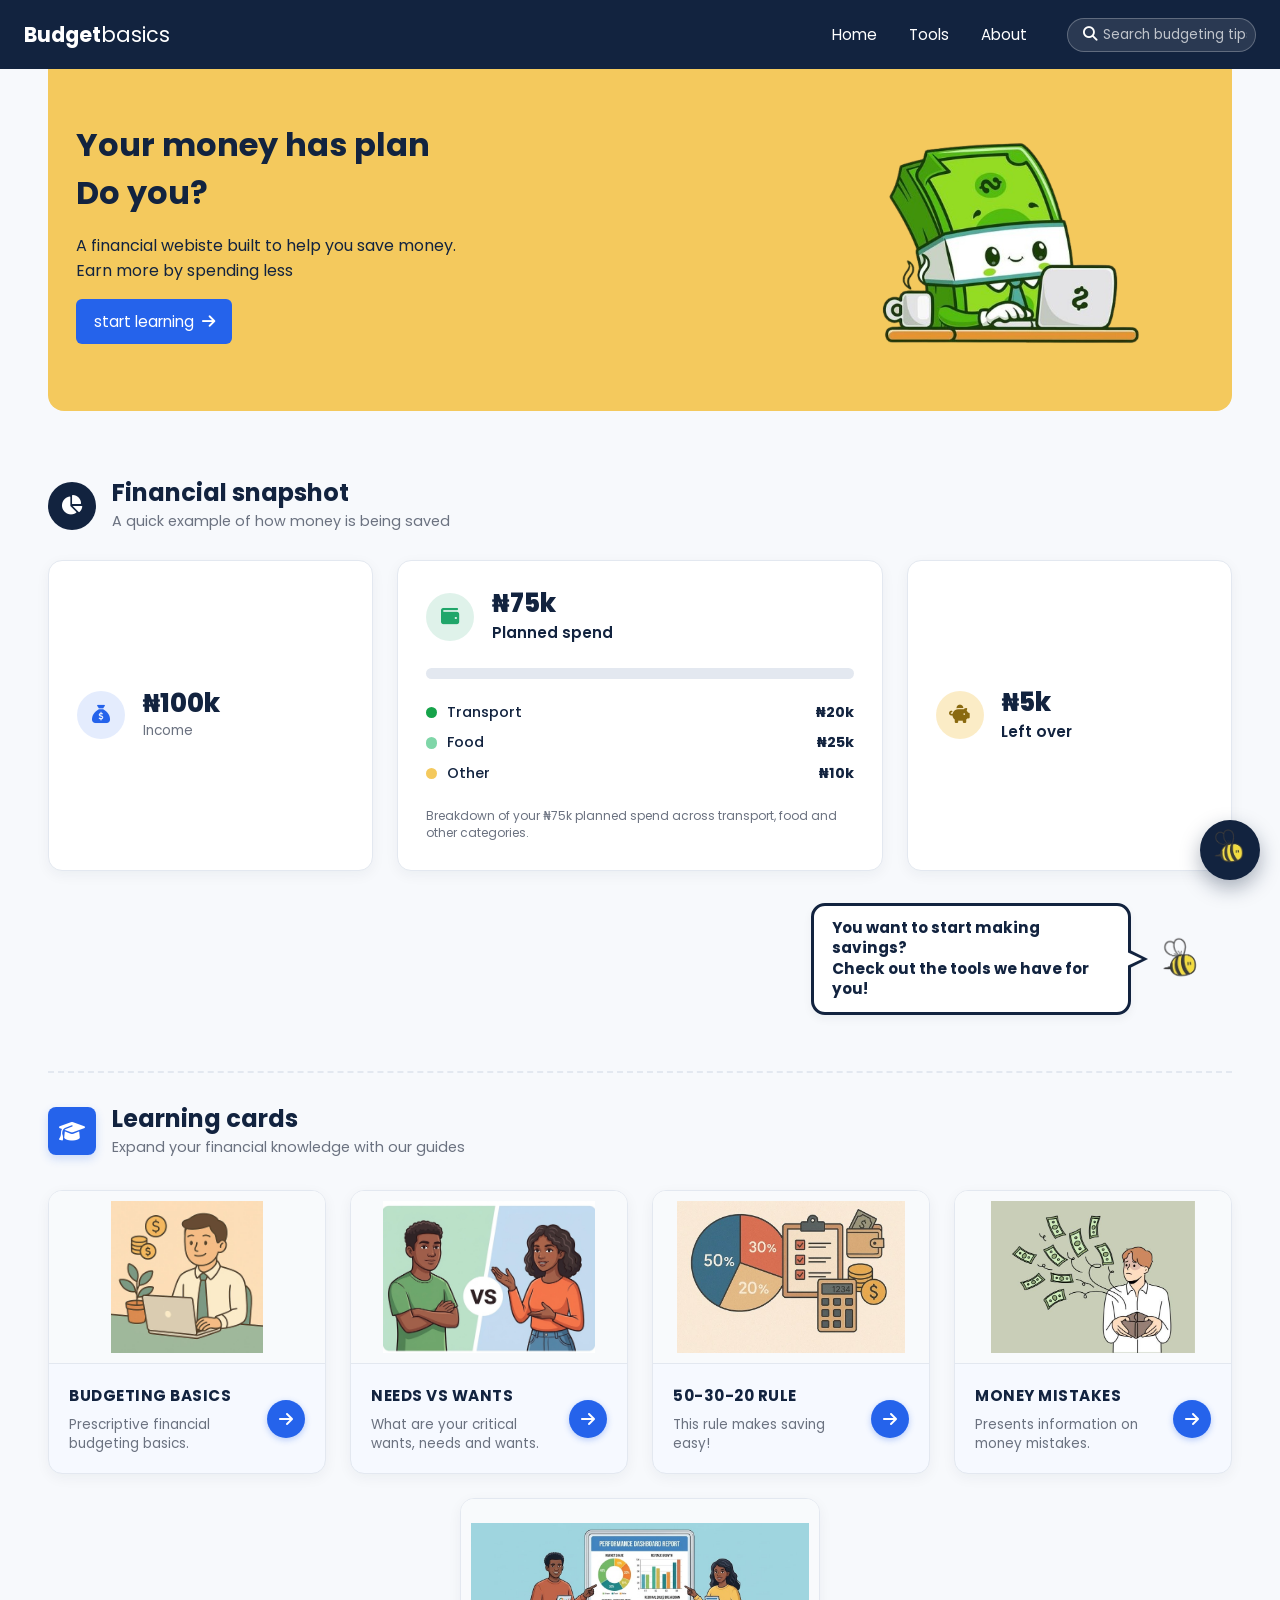
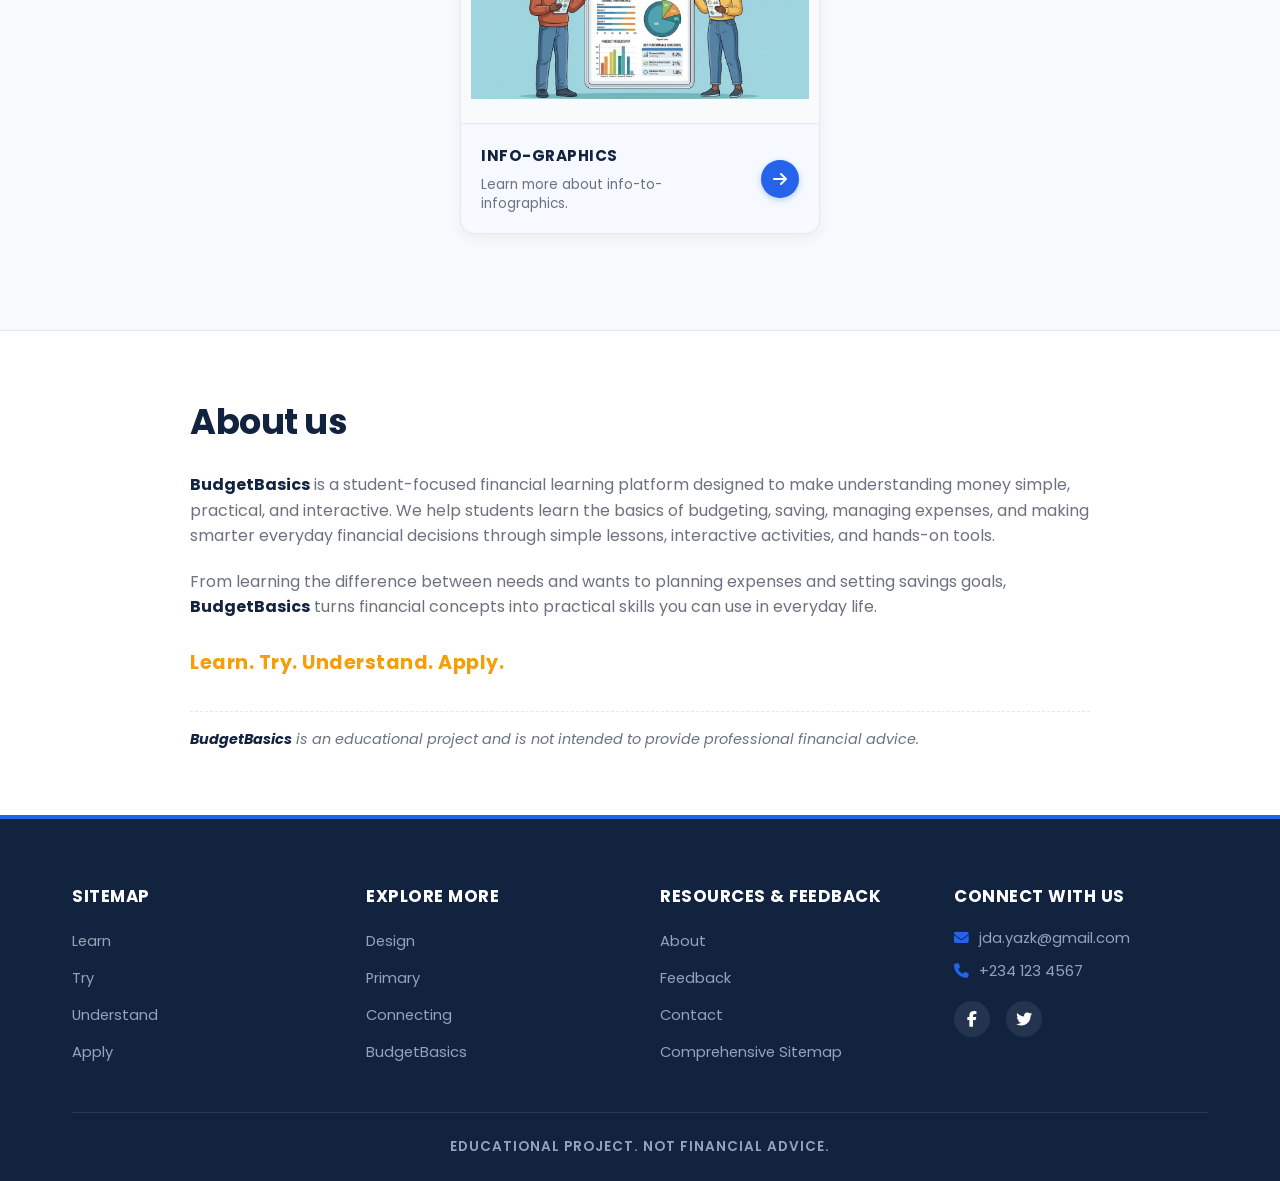
==== commit 7a322328: "Made corrections on the linking and nav" ====
--- a/index.html
+++ b/index.html
@@ -7,334 +7,906 @@
 
     <link rel="preconnect" href="https://fonts.googleapis.com">
     <link rel="preconnect" href="https://fonts.gstatic.com" crossorigin>
-    <link href="https://fonts.googleapis.com/css2?family=Poppins:wght@400;500;600;700&display=swap" rel="stylesheet">
-    <link rel="stylesheet" href="https://cdnjs.cloudflare.com/ajax/libs/font-awesome/6.5.1/css/all.min.css">
+    <link
+        href="https://fonts.googleapis.com/css2?family=Poppins:wght@400;500;600;700&display=swap"
+        rel="stylesheet"
+    >
+
+    <link
+        rel="stylesheet"
+        href="https://cdnjs.cloudflare.com/ajax/libs/font-awesome/6.5.1/css/all.min.css"
+    >
 
     <link rel="stylesheet" href="/css/style.css">
     <link rel="stylesheet" href="/css/loader.css">
     <link rel="stylesheet" href="/css/chatbot_widget.css">
     <link rel="stylesheet" href="/css/feedback-prompt.css">
+
     <link rel="shortcut icon" href="/images/bee_logo.png" type="image/x-icon">
+
     <title>BudgetBasics</title>
 </head>
 
 <body>
 
+    <!-- ================= HEADER ================= -->
+
     <header>
+
         <nav>
-            <h1 class="nav-logo"><strong>Budget</strong>basics</h1>
-
-            <button class="nav-toggle" id="navToggle" aria-label="Toggle menu" aria-expanded="false">
+
+            <h1 class="nav-logo">
+                <strong>Budget</strong>basics
+            </h1>
+
+            <button
+                class="nav-toggle"
+                id="navToggle"
+                aria-label="Toggle menu"
+                aria-expanded="false"
+            >
                 <i class="fa-solid fa-bars"></i>
             </button>
 
             <ul class="nav-links" id="navLinks">
-                <li><a href="#">Home</a></li>
-                <li><a href="#learning-modules">Tools</a></li>
-                <li><a href="#about">About</a></li>
+
+                <li>
+                    <a href="#">Home</a>
+                </li>
+
+                <li>
+                    <a href="#learning-modules">Tools</a>
+                </li>
+
+                <li>
+                    <a href="#about">About</a>
+                </li>
+
                 <li class="nav-search-item">
+
                     <form class="search-form" role="search" id="searchForm">
-                        <button type="submit" class="search-btn" aria-label="Search">
+
+                        <button
+                            type="submit"
+                            class="search-btn"
+                            aria-label="Search"
+                        >
                             <i class="fa-solid fa-magnifying-glass"></i>
                         </button>
-                        <input type="text" id="searchInput" placeholder="Search budgeting tips..." aria-label="Search">
+
+                        <input
+                            type="text"
+                            id="searchInput"
+                            placeholder="Search budgeting tips..."
+                            aria-label="Search"
+                        >
+
                     </form>
+
                 </li>
+
             </ul>
+
         </nav>
 
         <div class="nav-backdrop" id="navBackdrop"></div>
 
+        <!-- Welcome Banner -->
+
         <div class="banner" id="banner">
-            <span class="banner-text">welcome to budget basics</span>
-            <button class="banner-toggle" id="bannerToggle" aria-label="Collapse welcome banner" aria-expanded="true">
+
+            <span class="banner-text">
+                welcome to budget basics
+            </span>
+
+            <button
+                class="banner-toggle"
+                id="bannerToggle"
+                aria-label="Collapse welcome banner"
+                aria-expanded="true"
+            >
                 <i class="fa-solid fa-chevron-up"></i>
             </button>
+
         </div>
 
+        <!-- ================= HERO ================= -->
+
         <main>
+
             <div class="hero-content">
+
                 <aside class="hero-copy">
-                    <h2>Your money has plan <strong>Do you?</strong></h2>
-                    <p>A financial webiste built to help you save money. <span>Earn more by spending less</span></p>
+
+                    <h2>
+                        Your money has plan
+                        <strong>Do you?</strong>
+                    </h2>
+
+                    <p>
+                        A financial webiste built to help you save money.
+                        <span>Earn more by spending less</span>
+                    </p>
+
                     <button class="cta">
+
                         start learning
+
                         <i class="fa-solid fa-arrow-right"></i>
+
                     </button>
+
                 </aside>
+
                 <aside class="hero-image">
-                    <img src="/images/money illustration.jpg" alt="a fun visual representation of money working">
+
+                    <img
+                        src="/images/money illustration.jpg"
+                        alt="a fun visual representation of money working"
+                    >
+
                 </aside>
+
             </div>
+
         </main>
+
     </header>
 
+
+    <!-- ================= FINANCIAL SNAPSHOT ================= -->
+
     <section class="fs-section">
+
         <div id="financial-snapshot-widget">
+
             <!-- 1. Top Snapshot Section -->
+
             <div class="fs-header">
-                <span class="fs-header-icon"><i class="fa-solid fa-chart-pie"></i></span>
+
+                <span class="fs-header-icon">
+                    <i class="fa-solid fa-chart-pie"></i>
+                </span>
+
                 <div>
-                    <h3 class="fs-title">Financial snapshot</h3>
-                    <p class="fs-subtitle">A quick example of how money is being saved </p>
-                </div>
+
+                    <h3 class="fs-title">
+                        Financial snapshot
+                    </h3>
+
+                    <p class="fs-subtitle">
+                        A quick example of how money is being saved
+                    </p>
+
+                </div>
+
             </div>
 
+
             <div class="fs-cards-row reveal">
+
+                <!-- Income -->
+
                 <div class="fs-card fs-income-card">
-                    <div class="fs-icon-badge fs-icon-blue"><i class="fa-solid fa-sack-dollar"></i></div>
+
+                    <div class="fs-icon-badge fs-icon-blue">
+                        <i class="fa-solid fa-sack-dollar"></i>
+                    </div>
+
                     <div class="fs-details">
-                        <div class="fs-amount">₦100k</div>
-                        <div class="fs-label">Income</div>
+
+                        <div class="fs-amount">
+                            ₦100k
+                        </div>
+
+                        <div class="fs-label">
+                            Income
+                        </div>
+
                     </div>
-                </div>
+
+                </div>
+
+
+                <!-- Planned Spend -->
 
                 <div class="fs-card fs-spend-card">
+
                     <div class="fs-spend-header">
-                        <div class="fs-icon-badge fs-icon-green"><i class="fa-solid fa-wallet"></i></div>
+
+                        <div class="fs-icon-badge fs-icon-green">
+                            <i class="fa-solid fa-wallet"></i>
+                        </div>
+
                         <div class="fs-details">
-                            <div class="fs-amount">₦75k</div>
-                            <div class="fs-label-dark">Planned spend</div>
-                        </div>
+
+                            <div class="fs-amount">
+                                ₦75k
+                            </div>
+
+                            <div class="fs-label-dark">
+                                Planned spend
+                            </div>
+
+                        </div>
+
                     </div>
 
+
                     <div class="fs-progress-container">
-                        <div class="fs-progress-bar fs-bg-green-dark" data-width="30%"></div>
-                        <div class="fs-progress-bar fs-bg-green-light" data-width="35%"></div>
-                        <div class="fs-progress-bar fs-bg-yellow" data-width="20%"></div>
-                        <div class="fs-progress-bar fs-bg-light-green" data-width="10%"></div>
-                        <div class="fs-progress-bar fs-bg-gray" data-width="5%"></div>
+
+                        <div
+                            class="fs-progress-bar fs-bg-green-dark"
+                            data-width="30%"
+                        ></div>
+
+                        <div
+                            class="fs-progress-bar fs-bg-green-light"
+                            data-width="35%"
+                        ></div>
+
+                        <div
+                            class="fs-progress-bar fs-bg-yellow"
+                            data-width="20%"
+                        ></div>
+
+                        <div
+                            class="fs-progress-bar fs-bg-light-green"
+                            data-width="10%"
+                        ></div>
+
+                        <div
+                            class="fs-progress-bar fs-bg-gray"
+                            data-width="5%"
+                        ></div>
+
                     </div>
 
+
                     <ul class="fs-spend-list">
-                        <li>
-                            <div class="fs-list-left"><span class="fs-dot fs-dot-green"></span> Transport</div>
-                            <div class="fs-list-right">₦20k</div>
-                        </li>
-                        <li>
-                            <div class="fs-list-left"><span class="fs-dot fs-dot-green-light"></span> Food</div>
-                            <div class="fs-list-right">₦25k</div>
-                        </li>
-                        <li>
-                            <div class="fs-list-left"><span class="fs-dot fs-dot-yellow"></span> Other</div>
-                            <div class="fs-list-right">₦10k</div>
-                        </li>
+
+                        <li>
+
+                            <div class="fs-list-left">
+                                <span class="fs-dot fs-dot-green"></span>
+                                Transport
+                            </div>
+
+                            <div class="fs-list-right">
+                                ₦20k
+                            </div>
+
+                        </li>
+
+                        <li>
+
+                            <div class="fs-list-left">
+                                <span class="fs-dot fs-dot-green-light"></span>
+                                Food
+                            </div>
+
+                            <div class="fs-list-right">
+                                ₦25k
+                            </div>
+
+                        </li>
+
+                        <li>
+
+                            <div class="fs-list-left">
+                                <span class="fs-dot fs-dot-yellow"></span>
+                                Other
+                            </div>
+
+                            <div class="fs-list-right">
+                                ₦10k
+                            </div>
+
+                        </li>
+
                     </ul>
-                    <p class="fs-footnote">Breakdown of your ₦75k planned spend across transport, food and other categories.</p>
-                </div>
+
+                    <p class="fs-footnote">
+                        Breakdown of your ₦75k planned spend across transport,
+                        food and other categories.
+                    </p>
+
+                </div>
+
+
+                <!-- Left Over -->
 
                 <div class="fs-card fs-leftover-card">
-                    <div class="fs-icon-badge fs-icon-yellow"><i class="fa-solid fa-piggy-bank"></i></div>
+
+                    <div class="fs-icon-badge fs-icon-yellow">
+                        <i class="fa-solid fa-piggy-bank"></i>
+                    </div>
+
                     <div class="fs-details">
-                        <div class="fs-amount">₦5k</div>
-                        <div class="fs-label-dark">Left over</div>
+
+                        <div class="fs-amount">
+                            ₦5k
+                        </div>
+
+                        <div class="fs-label-dark">
+                            Left over
+                        </div>
+
                     </div>
-                </div>
+
+                </div>
+
             </div>
 
+
             <!-- 2. Talking Bee Section -->
+
             <div class="fs-bee-section reveal">
+
                 <div class="fs-speech-bubble">
-                    You want to start making savings?<br>Check out the tools we have for you!
-                </div>
-                <img src="/images/bee_logo.png" alt="Bee" class="fs-bee-img" onerror="this.outerHTML='<i class=\'fa-solid fa-bug fs-bee-fallback-icon\'></i>'">
+
+                    You want to start making savings?
+                    <br>
+                    Check out the tools we have for you!
+
+                </div>
+
+                <img
+                    src="/images/bee_logo.png"
+                    alt="Bee"
+                    class="fs-bee-img"
+                    onerror="this.outerHTML='<i class=\'fa-solid fa-bug fs-bee-fallback-icon\'></i>'"
+                >
+
             </div>
 
+
             <!-- 3. Learning Cards Section -->
-            <div class="lc-section reveal" id="learning-modules">
-                <!-- Different styling for the header -->
+
+            <div
+                class="lc-section reveal"
+                id="learning-modules"
+            >
+
+                <!-- Learning Cards Header -->
+
                 <div class="lc-header">
-                    <span class="lc-header-icon"><i class="fa-solid fa-graduation-cap"></i></span>
+
+                    <span class="lc-header-icon">
+                        <i class="fa-solid fa-graduation-cap"></i>
+                    </span>
+
                     <div>
-                        <h3 class="lc-title">Learning cards</h3>
-                        <p class="lc-subtitle">Expand your financial knowledge with our guides</p>
+
+                        <h3 class="lc-title">
+                            Learning cards
+                        </h3>
+
+                        <p class="lc-subtitle">
+                            Expand your financial knowledge with our guides
+                        </p>
+
                     </div>
-                </div>
+
+                </div>
+
+
+                <!-- ================= LEARNING CARDS ================= -->
 
                 <div class="lc-grid">
-                    <!-- Card 1 -->
-                    <a href="budgetting_basic.html" class="lc-card" data-keywords="budgeting basics budget income expenses plan planning fixed variable">
+
+
+                    <!-- Card 1: Budgeting Basics -->
+
+                    <a
+                        href="/html/budgeting_basic.html"
+                        class="lc-card"
+                        data-keywords="budgeting basics budget income expenses plan planning fixed variable"
+                    >
+
                         <div class="lc-image-wrapper">
-                            <img src="/images/budget_basics_card.jpg" alt="Budgeting Basics" onerror="this.src='https://placehold.co/400x200/e2e8f0/64748b?text=Your+Image+Here'">
+
+                            <img
+                                src="/images/budget_basics_card.jpg"
+                                alt="Budgeting Basics"
+                                onerror="this.src='https://placehold.co/400x200/e2e8f0/64748b?text=Your+Image+Here'"
+                            >
+
                             <div class="lc-hover-overlay">
-                                <span class="lc-hover-text">Click to read more</span>
-                            </div>
-                        </div>
+
+                                <span class="lc-hover-text">
+                                    Click to read more
+                                </span>
+
+                            </div>
+
+                        </div>
+
+
                         <div class="lc-content">
+
                             <div class="lc-text">
-                                <h4>BUDGETING BASICS</h4>
-                                <p>Prescriptive financial budgeting basics.</p>
-                            </div>
+
+                                <h4>
+                                    BUDGETING BASICS
+                                </h4>
+
+                                <p>
+                                    Prescriptive financial budgeting basics.
+                                </p>
+
+                            </div>
+
                             <div class="lc-arrow">
+
                                 <i class="fa-solid fa-arrow-right"></i>
-                            </div>
-                        </div>
+
+                            </div>
+
+                        </div>
+
                     </a>
-                    
-                    <!-- Card 2 -->
-                    <a href="needs-vs-want.html" class="lc-card" data-keywords="needs wants need want essential necessity spending">
+
+
+                    <!-- Card 2: Needs vs Wants -->
+
+                    <a
+                        href="/html/needs-vs-want.html"
+                        class="lc-card"
+                        data-keywords="needs wants need want essential necessity spending"
+                    >
+
                         <div class="lc-image-wrapper">
-                            <img src="/images/need_vs_want_card.jpg" alt="Needs vs Wants" onerror="this.src='https://placehold.co/400x200/e2e8f0/64748b?text=Your+Image+Here'">
+
+                            <img
+                                src="/images/need_vs_want_card.jpg"
+                                alt="Needs vs Wants"
+                                onerror="this.src='https://placehold.co/400x200/e2e8f0/64748b?text=Your+Image+Here'"
+                            >
+
                             <div class="lc-hover-overlay">
-                                <span class="lc-hover-text">Click to read more</span>
-                            </div>
-                        </div>
+
+                                <span class="lc-hover-text">
+                                    Click to read more
+                                </span>
+
+                            </div>
+
+                        </div>
+
+
                         <div class="lc-content">
+
                             <div class="lc-text">
-                                <h4>NEEDS vs WANTS</h4>
-                                <p>What are your critical wants, needs and wants.</p>
-                            </div>
+
+                                <h4>
+                                    NEEDS vs WANTS
+                                </h4>
+
+                                <p>
+                                    What are your critical wants, needs and wants.
+                                </p>
+
+                            </div>
+
                             <div class="lc-arrow">
+
                                 <i class="fa-solid fa-arrow-right"></i>
-                            </div>
-                        </div>
+
+                            </div>
+
+                        </div>
+
                     </a>
-                    
-                    <!-- Card 3 -->
-                    <a href="50-30-20rule.html" class="lc-card" data-keywords="50-30-20 rule split percent percentage savings save saving goal">
+
+
+                    <!-- Card 3: 50-30-20 Rule -->
+
+                    <a
+                        href="/html/50-30-20rule.html"
+                        class="lc-card"
+                        data-keywords="50-30-20 rule split percent percentage savings save saving goal"
+                    >
+
                         <div class="lc-image-wrapper">
-                            <img src="/images/card_50-30-20_rule.jpg" alt="50-30-20 Rule" onerror="this.src='https://placehold.co/400x200/e2e8f0/64748b?text=Your+Image+Here'">
+
+                            <img
+                                src="/images/card_50-30-20_rule.jpg"
+                                alt="50-30-20 Rule"
+                                onerror="this.src='https://placehold.co/400x200/e2e8f0/64748b?text=Your+Image+Here'"
+                            >
+
                             <div class="lc-hover-overlay">
-                                <span class="lc-hover-text">Click to read more</span>
-                            </div>
-                        </div>
+
+                                <span class="lc-hover-text">
+                                    Click to read more
+                                </span>
+
+                            </div>
+
+                        </div>
+
+
                         <div class="lc-content">
+
                             <div class="lc-text">
-                                <h4>50-30-20 RULE</h4>
-                                <p>This rule makes saving easy!</p>
-                            </div>
+
+                                <h4>
+                                    50-30-20 RULE
+                                </h4>
+
+                                <p>
+                                    This rule makes saving easy!
+                                </p>
+
+                            </div>
+
                             <div class="lc-arrow">
+
                                 <i class="fa-solid fa-arrow-right"></i>
-                            </div>
-                        </div>
+
+                            </div>
+
+                        </div>
+
                     </a>
-                    
-                    <!-- Card 4 -->
-                    <a href="money-mistakes.html" class="lc-card" data-keywords="mistakes mistake overspending impulse buying subscriptions late payment">
+
+
+                    <!-- Card 4: Money Mistakes -->
+
+                    <a
+                        href="/html/money-mistakes.html"
+                        class="lc-card"
+                        data-keywords="mistakes mistake overspending impulse buying subscriptions late payment"
+                    >
+
                         <div class="lc-image-wrapper">
-                            <img src="/images/money_mistakes_card.jpg" alt="Money Mistakes" onerror="this.src='https://placehold.co/400x200/e2e8f0/64748b?text=Your+Image+Here'">
+
+                            <img
+                                src="/images/money_mistakes_card.jpg"
+                                alt="Money Mistakes"
+                                onerror="this.src='https://placehold.co/400x200/e2e8f0/64748b?text=Your+Image+Here'"
+                            >
+
                             <div class="lc-hover-overlay">
-                                <span class="lc-hover-text">Click to read more</span>
-                            </div>
-                        </div>
+
+                                <span class="lc-hover-text">
+                                    Click to read more
+                                </span>
+
+                            </div>
+
+                        </div>
+
+
                         <div class="lc-content">
+
                             <div class="lc-text">
-                                <h4>MONEY MISTAKES</h4>
-                                <p>Presents information on money mistakes.</p>
-                            </div>
+
+                                <h4>
+                                    MONEY MISTAKES
+                                </h4>
+
+                                <p>
+                                    Presents information on money mistakes.
+                                </p>
+
+                            </div>
+
                             <div class="lc-arrow">
+
                                 <i class="fa-solid fa-arrow-right"></i>
-                            </div>
-                        </div>
+
+                            </div>
+
+                        </div>
+
                     </a>
-                    
-                    <!-- Card 5 (Centered at bottom) -->
-                    <a href="infographics.html" class="lc-card lc-card-centered" data-keywords="infographics visual gallery charts learning">
+
+
+                    <!-- Card 5: Infographics -->
+
+                    <a
+                        href="/html/infographics.html"
+                        class="lc-card lc-card-centered"
+                        data-keywords="infographics visual gallery charts learning"
+                    >
+
                         <div class="lc-image-wrapper">
-                            <img src="/images/info-graphics_card.jpg" alt="Infographics" onerror="this.src='https://placehold.co/400x200/e2e8f0/64748b?text=Your+Image+Here'">
+
+                            <img
+                                src="/images/info-graphics_card.jpg"
+                                alt="Infographics"
+                                onerror="this.src='https://placehold.co/400x200/e2e8f0/64748b?text=Your+Image+Here'"
+                            >
+
                             <div class="lc-hover-overlay">
-                                <span class="lc-hover-text">Click to read more</span>
-                            </div>
-                        </div>
+
+                                <span class="lc-hover-text">
+                                    Click to read more
+                                </span>
+
+                            </div>
+
+                        </div>
+
+
                         <div class="lc-content">
+
                             <div class="lc-text">
-                                <h4>INFO-GRAPHICS</h4>
-                                <p>Learn more about info-to-infographics.</p>
-                            </div>
+
+                                <h4>
+                                    INFO-GRAPHICS
+                                </h4>
+
+                                <p>
+                                    Learn more about info-to-infographics.
+                                </p>
+
+                            </div>
+
                             <div class="lc-arrow">
+
                                 <i class="fa-solid fa-arrow-right"></i>
-                            </div>
-                        </div>
+
+                            </div>
+
+                        </div>
+
                     </a>
-                </div>
-
-                <p class="lc-no-results" id="lcNoResults" hidden>No matching guides found — try a different keyword, like "savings" or "budget".</p>
+
+
+                </div>
+
+
+                <p
+                    class="lc-no-results"
+                    id="lcNoResults"
+                    hidden
+                >
+                    No matching guides found — try a different keyword,
+                    like "savings" or "budget".
+                </p>
+
             </div>
+
+        </div>
+
     </section>
 
-    <!-- About Us Section -->
-    <section class="about-section" id="about">
+
+    <!-- ================= ABOUT US ================= -->
+
+    <section
+        class="about-section"
+        id="about"
+    >
+
         <div class="about-container reveal">
-            <h2 class="about-heading">About us</h2>
-            
+
+            <h2 class="about-heading">
+                About us
+            </h2>
+
+
             <div class="about-text-content">
+
                 <p>
-                    <strong>BudgetBasics</strong> is a student-focused financial learning platform designed to make understanding money simple, practical, and interactive. We help students learn the basics of budgeting, saving, managing expenses, and making smarter everyday financial decisions through simple lessons, interactive activities, and hands-on tools.
+
+                    <strong>BudgetBasics</strong>
+                    is a student-focused financial learning platform
+                    designed to make understanding money simple, practical,
+                    and interactive. We help students learn the basics of
+                    budgeting, saving, managing expenses, and making smarter
+                    everyday financial decisions through simple lessons,
+                    interactive activities, and hands-on tools.
+
                 </p>
+
+
                 <p>
-                    From learning the difference between needs and wants to planning expenses and setting savings goals, <strong>BudgetBasics</strong> turns financial concepts into practical skills you can use in everyday life.
+
+                    From learning the difference between needs and wants
+                    to planning expenses and setting savings goals,
+                    <strong>BudgetBasics</strong>
+                    turns financial concepts into practical skills you can
+                    use in everyday life.
+
                 </p>
+
+
                 <p class="about-tagline">
+
                     Learn. Try. Understand. Apply.
+
                 </p>
+
+
                 <p class="about-disclaimer">
-                    <strong>BudgetBasics</strong> is an educational project and is not intended to provide professional financial advice.
+
+                    <strong>BudgetBasics</strong>
+                    is an educational project and is not intended to provide
+                    professional financial advice.
+
                 </p>
+
             </div>
+
         </div>
+
     </section>
 
-    <!-- Footer Section -->
+
+    <!-- ================= FOOTER ================= -->
+
     <footer class="site-footer">
+
         <div class="footer-container">
+
             <div class="footer-grid reveal">
+
+
                 <!-- Column 1: Sitemap -->
+
                 <div class="footer-col">
-                    <h4>Sitemap</h4>
+
+                    <h4>
+                        Sitemap
+                    </h4>
+
                     <ul>
-                        <li><a href="#">Learn</a></li>
-                        <li><a href="#">Try</a></li>
-                        <li><a href="#">Understand</a></li>
-                        <li><a href="#">Apply</a></li>
+
+                        <li>
+                            <a href="#">Learn</a>
+                        </li>
+
+                        <li>
+                            <a href="#">Try</a>
+                        </li>
+
+                        <li>
+                            <a href="#">Understand</a>
+                        </li>
+
+                        <li>
+                            <a href="#">Apply</a>
+                        </li>
+
                     </ul>
-                </div>
+
+                </div>
+
 
                 <!-- Column 2: Explore More -->
+
                 <div class="footer-col">
-                    <h4>Explore More</h4>
+
+                    <h4>
+                        Explore More
+                    </h4>
+
                     <ul>
-                        <li><a href="#">Design</a></li>
-                        <li><a href="#">Primary</a></li>
-                        <li><a href="#">Connecting</a></li>
-                        <li><a href="#">BudgetBasics</a></li>
+
+                        <li>
+                            <a href="#">Design</a>
+                        </li>
+
+                        <li>
+                            <a href="#">Primary</a>
+                        </li>
+
+                        <li>
+                            <a href="#">Connecting</a>
+                        </li>
+
+                        <li>
+                            <a href="#">BudgetBasics</a>
+                        </li>
+
                     </ul>
-                </div>
+
+                </div>
+
 
                 <!-- Column 3: Resources & Feedback -->
+
                 <div class="footer-col">
-                    <h4>Resources & Feedback</h4>
+
+                    <h4>
+                        Resources & Feedback
+                    </h4>
+
                     <ul>
-                        <li><a href="#">About</a></li>
-                        <li><a href="#">Feedback</a></li>
-                        <li><a href="#">Contact</a></li>
-                        <li><a href="#">Comprehensive Sitemap</a></li>
+
+                        <li>
+                            <a href="#">About</a>
+                        </li>
+
+                        <li>
+                            <a href="#">Feedback</a>
+                        </li>
+
+                        <li>
+                            <a href="#">Contact</a>
+                        </li>
+
+                        <li>
+                            <a href="#">Comprehensive Sitemap</a>
+                        </li>
+
                     </ul>
-                </div>
+
+                </div>
+
 
                 <!-- Column 4: Connect With Us -->
+
                 <div class="footer-col">
-                    <h4>Connect With Us</h4>
+
+                    <h4>
+                        Connect With Us
+                    </h4>
+
                     <ul class="footer-contact-list">
-                        <li><i class="fa-solid fa-envelope"></i> jda.yazk@gmail.com</li>
-                        <li><i class="fa-solid fa-phone"></i> +234 123 4567</li>
+
+                        <li>
+                            <i class="fa-solid fa-envelope"></i>
+                            jda.yazk@gmail.com
+                        </li>
+
+                        <li>
+                            <i class="fa-solid fa-phone"></i>
+                            +234 123 4567
+                        </li>
+
                     </ul>
+
+
                     <div class="footer-socials">
-                        <a href="#" aria-label="Facebook"><i class="fa-brands fa-facebook-f"></i></a>
-                        <a href="#" aria-label="Twitter"><i class="fa-brands fa-twitter"></i></a>
+
+                        <a
+                            href="#"
+                            aria-label="Facebook"
+                        >
+                            <i class="fa-brands fa-facebook-f"></i>
+                        </a>
+
+                        <a
+                            href="#"
+                            aria-label="Twitter"
+                        >
+                            <i class="fa-brands fa-twitter"></i>
+                        </a>
+
                     </div>
-                </div>
+
+                </div>
+
             </div>
 
+
             <!-- Bottom Disclaimer Bar -->
+
             <div class="footer-bottom">
-                <p>EDUCATIONAL PROJECT. NOT FINANCIAL ADVICE.</p>
+
+                <p>
+                    EDUCATIONAL PROJECT. NOT FINANCIAL ADVICE.
+                </p>
+
             </div>
+
         </div>
+
     </footer>
+
+
+    <!-- ================= JAVASCRIPT ================= -->
+
     <script src="/js/loader.js"></script>
     <script src="/js/script.js"></script>
     <script src="/js/chatbot_widget.js"></script>
     <script src="/js/feedback-prompt.js"></script>
+
 </body>
 
 </html>
--- a/css/style.css
+++ b/css/style.css
@@ -39,16 +39,21 @@
   white-space: nowrap;
 }
 
-nav{
+nav {
   display: flex;
   justify-content: space-between;
   align-items: center;
   padding: 1.1rem 1.5rem;
   background-color: var(--navy);
-  position: relative;
+
+  position: fixed;
+  top: 0;
+  left: 0;
+  width: 100%;
+  z-index: 1000;
+
   gap: 1rem;
 }
-
 .nav-toggle{
   display: none;
   background: none;
